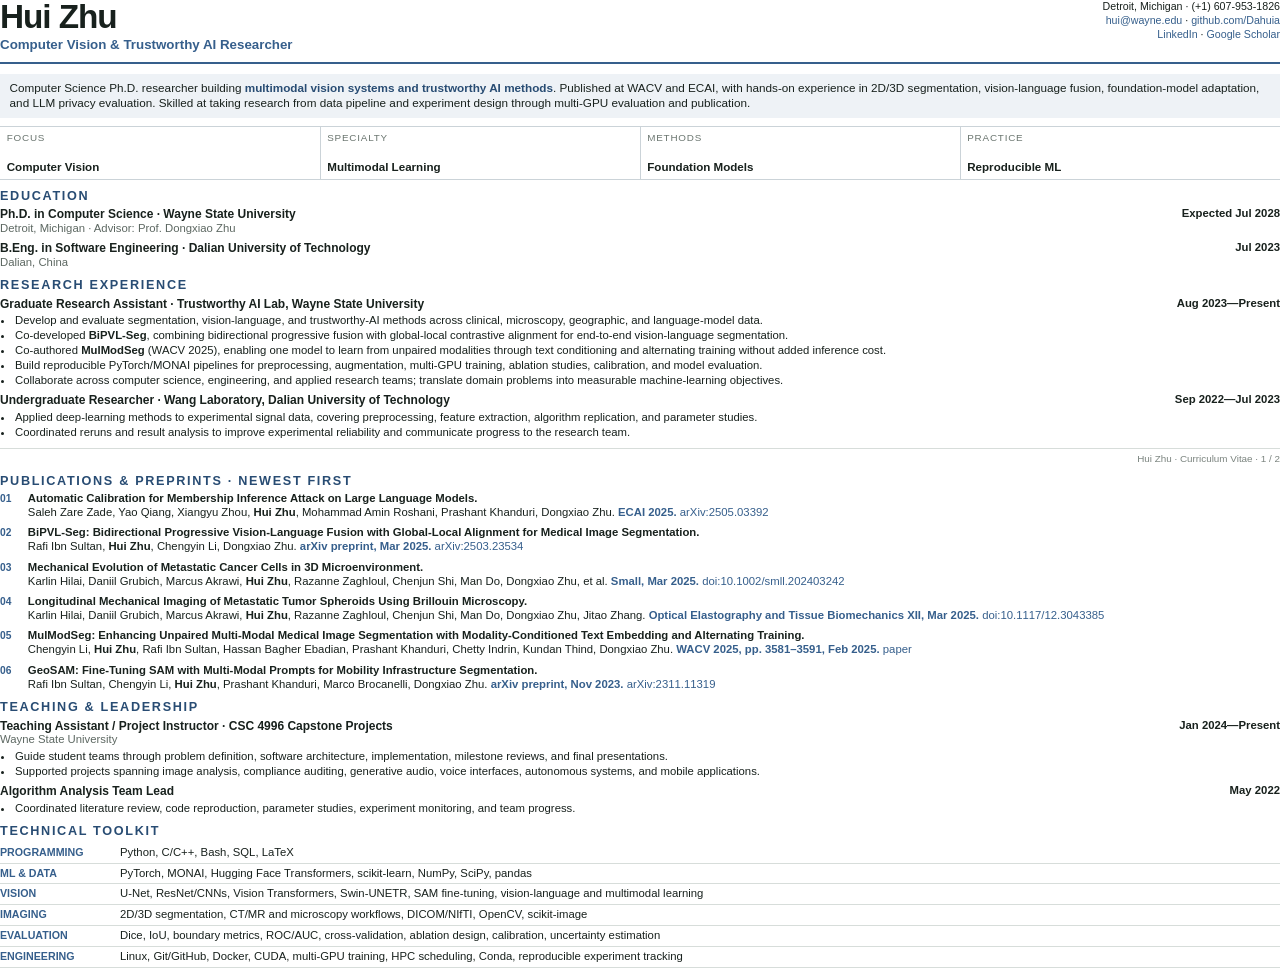
==== cv/Hui_Zhu_CV.html @ 08cd98d2 "second update" ====
<!doctype html>
<html lang="en">
<head>
  <meta charset="utf-8">
  <title>Hui Zhu — Curriculum Vitae</title>
  <style>
    @page { size: Letter; margin: 0.36in 0.44in; }
    * { box-sizing: border-box; }
    body {
      margin: 0;
      color: #18211d;
      font-family: Arial, Helvetica, sans-serif;
      font-size: 8.5pt;
      line-height: 1.22;
    }
    a { color: #365f8c; text-decoration: none; }
    .page { position: relative; }
    .page-break { break-before: page; page-break-before: always; }
    .page-break-after { break-after: page; page-break-after: always; }
    header {
      display: grid;
      grid-template-columns: 1fr auto;
      gap: 0.3in;
      padding-bottom: 0.09in;
      border-bottom: 2px solid #365f8c;
    }
    h1 { margin: 0; font-size: 25pt; line-height: 1; letter-spacing: -0.8pt; }
    .role { margin: 4px 0 0; color: #365f8c; font-size: 10pt; font-weight: bold; }
    .contact { text-align: right; font-size: 8pt; line-height: 1.3; }
    .summary {
      margin: 0.1in 0 0.09in;
      padding: 0.08in 0.1in;
      background: #eef2f6;
      font-size: 8.8pt;
    }
    .summary strong { color: #284c73; }
    h2 {
      margin: 0.1in 0 0.05in;
      color: #284c73;
      font-size: 9.5pt;
      line-height: 1;
      letter-spacing: 1.25pt;
      text-transform: uppercase;
    }
    h3 { margin: 0; font-size: 9pt; }
    p { margin: 0; }
    .subtle { color: #5d6862; }
    .row { display: grid; grid-template-columns: 1fr auto; gap: 0.2in; align-items: baseline; }
    .entry-head { width: 100%; border-collapse: collapse; }
    .entry-head td { padding: 0; vertical-align: top; }
    .entry-head td:last-child { width: 1.3in; text-align: right; white-space: nowrap; font-weight: bold; }
    .entry { margin-bottom: 0.06in; }
    .entry:last-child { margin-bottom: 0; }
    ul { margin: 3px 0 0; padding-left: 14px; }
    li { margin: 0 0 1px; padding-left: 1px; }
    .strengths { width: 100%; border-collapse: collapse; border-block: 1px solid #cbd3d8; }
    .strengths td { width: 25%; padding: 0.05in 0.07in; border-right: 1px solid #cbd3d8; }
    .strengths td:last-child { border-right: 0; }
    .strengths span { display: block; color: #6a756f; font-size: 7.4pt; letter-spacing: 0.6pt; text-transform: uppercase; }
    .strengths strong { display: block; margin-top: 2px; font-size: 8.7pt; }
    .project-grid { width: 100%; border-collapse: separate; border-spacing: 0.07in; margin: -0.07in; }
    .project-grid td { width: 50%; vertical-align: top; }
    .project {
      padding: 0.06in 0.08in;
      border-left: 3px solid #7694b4;
      background: #f6f7f7;
    }
    .project .meta { margin-bottom: 3px; color: #365f8c; font-size: 7.6pt; font-weight: bold; text-transform: uppercase; }
    .project p { margin-top: 2px; color: #4e5953; font-size: 7.8pt; }
    .two-col { display: grid; grid-template-columns: 1fr 1fr; gap: 0.2in; }
    .pub-list { margin: 0; padding: 0; list-style: none; counter-reset: pubs; }
    .pub-list li {
      position: relative;
      margin-bottom: 0.07in;
      padding-left: 0.29in;
      counter-increment: pubs;
    }
    .pub-list li::before {
      position: absolute;
      left: 0;
      top: 1px;
      color: #365f8c;
      content: counter(pubs, decimal-leading-zero);
      font-size: 7.7pt;
      font-weight: bold;
    }
    .pub-title { font-weight: bold; }
    .pub-venue { color: #365f8c; font-weight: bold; }
    .skill-table { width: 100%; border-collapse: collapse; }
    .skill-table td { padding: 3px 0; border-bottom: 1px solid #d7ddda; vertical-align: top; }
    .skill-table td:first-child { width: 1.25in; color: #365f8c; font-size: 8pt; font-weight: bold; text-transform: uppercase; }
    .footer {
      margin-top: 0.09in;
      padding-top: 4px;
      border-top: 1px solid #d7ddda;
      color: #7b847f;
      font-size: 7.4pt;
      text-align: right;
    }
  </style>
</head>
<body>
  <main class="page">
    <header>
      <div>
        <h1>Hui Zhu</h1>
        <p class="role">Computer Vision &amp; Trustworthy AI Researcher</p>
      </div>
      <div class="contact">
        Detroit, Michigan · (+1) 607-953-1826<br>
        <a href="mailto:hui@wayne.edu">hui@wayne.edu</a> · <a href="https://github.com/Dahuia">github.com/Dahuia</a><br>
        <a href="https://www.linkedin.com/in/hui-zhu-32bb51280/">LinkedIn</a> · <a href="https://scholar.google.com/citations?user=EmQdPZEAAAAJ&amp;hl=en">Google Scholar</a>
      </div>
    </header>

    <section class="summary">
      Computer Science Ph.D. researcher building <strong>multimodal vision systems and trustworthy AI methods</strong>. Published at WACV and ECAI, with hands-on experience in 2D/3D segmentation, vision-language fusion, foundation-model adaptation, and LLM privacy evaluation. Skilled at taking research from data pipeline and experiment design through multi-GPU evaluation and publication.
    </section>

    <table class="strengths" aria-label="Core strengths"><tr>
      <td><span>Focus</span><br><strong>Computer Vision</strong></td>
      <td><span>Specialty</span><br><strong>Multimodal Learning</strong></td>
      <td><span>Methods</span><br><strong>Foundation Models</strong></td>
      <td><span>Practice</span><br><strong>Reproducible ML</strong></td>
    </tr></table>

    <section>
      <h2>Education</h2>
      <div class="entry"><table class="entry-head"><tr>
        <td><h3>Ph.D. in Computer Science · Wayne State University</h3><p class="subtle">Detroit, Michigan · Advisor: Prof. Dongxiao Zhu</p></td>
        <td>Expected Jul 2028</td>
      </tr></table></div>
      <div class="entry"><table class="entry-head"><tr>
        <td><h3>B.Eng. in Software Engineering · Dalian University of Technology</h3><p class="subtle">Dalian, China</p></td>
        <td>Jul 2023</td>
      </tr></table></div>
    </section>

    <section>
      <h2>Research Experience</h2>
      <div class="entry">
        <table class="entry-head"><tr><td><h3>Graduate Research Assistant · Trustworthy AI Lab, Wayne State University</h3></td><td>Aug 2023—Present</td></tr></table>
        <ul>
          <li>Develop and evaluate segmentation, vision-language, and trustworthy-AI methods across clinical, microscopy, geographic, and language-model data.</li>
          <li>Co-developed <strong>BiPVL-Seg</strong>, combining bidirectional progressive fusion with global-local contrastive alignment for end-to-end vision-language segmentation.</li>
          <li>Co-authored <strong>MulModSeg</strong> (WACV 2025), enabling one model to learn from unpaired modalities through text conditioning and alternating training without added inference cost.</li>
          <li>Build reproducible PyTorch/MONAI pipelines for preprocessing, augmentation, multi-GPU training, ablation studies, calibration, and model evaluation.</li>
          <li>Collaborate across computer science, engineering, and applied research teams; translate domain problems into measurable machine-learning objectives.</li>
        </ul>
      </div>
      <div class="entry">
        <table class="entry-head"><tr><td><h3>Undergraduate Researcher · Wang Laboratory, Dalian University of Technology</h3></td><td>Sep 2022—Jul 2023</td></tr></table>
        <ul>
          <li>Applied deep-learning methods to experimental signal data, covering preprocessing, feature extraction, algorithm replication, and parameter studies.</li>
          <li>Coordinated reruns and result analysis to improve experimental reliability and communicate progress to the research team.</li>
        </ul>
      </div>
    </section>

    <div class="footer page-break-after">Hui Zhu · Curriculum Vitae · 1 / 2</div>
  </main>

  <main class="page">
    <section>
      <h2>Publications &amp; Preprints · Newest First</h2>
      <ol class="pub-list">
        <li><span class="pub-title">Automatic Calibration for Membership Inference Attack on Large Language Models.</span><br>Saleh Zare Zade, Yao Qiang, Xiangyu Zhou, <strong>Hui Zhu</strong>, Mohammad Amin Roshani, Prashant Khanduri, Dongxiao Zhu. <span class="pub-venue">ECAI 2025.</span> <a href="https://arxiv.org/abs/2505.03392">arXiv:2505.03392</a></li>
        <li><span class="pub-title">BiPVL-Seg: Bidirectional Progressive Vision-Language Fusion with Global-Local Alignment for Medical Image Segmentation.</span><br>Rafi Ibn Sultan, <strong>Hui Zhu</strong>, Chengyin Li, Dongxiao Zhu. <span class="pub-venue">arXiv preprint, Mar 2025.</span> <a href="https://arxiv.org/abs/2503.23534">arXiv:2503.23534</a></li>
        <li><span class="pub-title">Mechanical Evolution of Metastatic Cancer Cells in 3D Microenvironment.</span><br>Karlin Hilai, Daniil Grubich, Marcus Akrawi, <strong>Hui Zhu</strong>, Razanne Zaghloul, Chenjun Shi, Man Do, Dongxiao Zhu, et al. <span class="pub-venue">Small, Mar 2025.</span> <a href="https://doi.org/10.1002/smll.202403242">doi:10.1002/smll.202403242</a></li>
        <li><span class="pub-title">Longitudinal Mechanical Imaging of Metastatic Tumor Spheroids Using Brillouin Microscopy.</span><br>Karlin Hilai, Daniil Grubich, Marcus Akrawi, <strong>Hui Zhu</strong>, Razanne Zaghloul, Chenjun Shi, Man Do, Dongxiao Zhu, Jitao Zhang. <span class="pub-venue">Optical Elastography and Tissue Biomechanics XII, Mar 2025.</span> <a href="https://doi.org/10.1117/12.3043385">doi:10.1117/12.3043385</a></li>
        <li><span class="pub-title">MulModSeg: Enhancing Unpaired Multi-Modal Medical Image Segmentation with Modality-Conditioned Text Embedding and Alternating Training.</span><br>Chengyin Li, <strong>Hui Zhu</strong>, Rafi Ibn Sultan, Hassan Bagher Ebadian, Prashant Khanduri, Chetty Indrin, Kundan Thind, Dongxiao Zhu. <span class="pub-venue">WACV 2025, pp. 3581–3591, Feb 2025.</span> <a href="https://openaccess.thecvf.com/content/WACV2025/html/Li_MulModSeg_Enhancing_Unpaired_Multi-Modal_Medical_Image_Segmentation_with_Modality-Conditioned_Text_WACV_2025_paper.html">paper</a></li>
        <li><span class="pub-title">GeoSAM: Fine-Tuning SAM with Multi-Modal Prompts for Mobility Infrastructure Segmentation.</span><br>Rafi Ibn Sultan, Chengyin Li, <strong>Hui Zhu</strong>, Prashant Khanduri, Marco Brocanelli, Dongxiao Zhu. <span class="pub-venue">arXiv preprint, Nov 2023.</span> <a href="https://arxiv.org/abs/2311.11319">arXiv:2311.11319</a></li>
      </ol>
    </section>

    <section>
      <h2>Teaching &amp; Leadership</h2>
      <div class="entry">
        <table class="entry-head"><tr><td><h3>Teaching Assistant / Project Instructor · CSC 4996 Capstone Projects</h3></td><td>Jan 2024—Present</td></tr></table>
        <p class="subtle">Wayne State University</p>
        <ul>
          <li>Guide student teams through problem definition, software architecture, implementation, milestone reviews, and final presentations.</li>
          <li>Supported projects spanning image analysis, compliance auditing, generative audio, voice interfaces, autonomous systems, and mobile applications.</li>
        </ul>
      </div>
      <div class="entry">
        <table class="entry-head"><tr><td><h3>Algorithm Analysis Team Lead</h3></td><td>May 2022</td></tr></table>
        <ul><li>Coordinated literature review, code reproduction, parameter studies, experiment monitoring, and team progress.</li></ul>
      </div>
    </section>

    <section>
      <h2>Technical Toolkit</h2>
      <table class="skill-table">
        <tr><td>Programming</td><td>Python, C/C++, Bash, SQL, LaTeX</td></tr>
        <tr><td>ML &amp; data</td><td>PyTorch, MONAI, Hugging Face Transformers, scikit-learn, NumPy, SciPy, pandas</td></tr>
        <tr><td>Vision</td><td>U-Net, ResNet/CNNs, Vision Transformers, Swin-UNETR, SAM fine-tuning, vision-language and multimodal learning</td></tr>
        <tr><td>Imaging</td><td>2D/3D segmentation, CT/MR and microscopy workflows, DICOM/NIfTI, OpenCV, scikit-image</td></tr>
        <tr><td>Evaluation</td><td>Dice, IoU, boundary metrics, ROC/AUC, cross-validation, ablation design, calibration, uncertainty estimation</td></tr>
        <tr><td>Engineering</td><td>Linux, Git/GitHub, Docker, CUDA, multi-GPU training, HPC scheduling, Conda, reproducible experiment tracking</td></tr>
      </table>
    </section>

  </main>
</body>
</html>
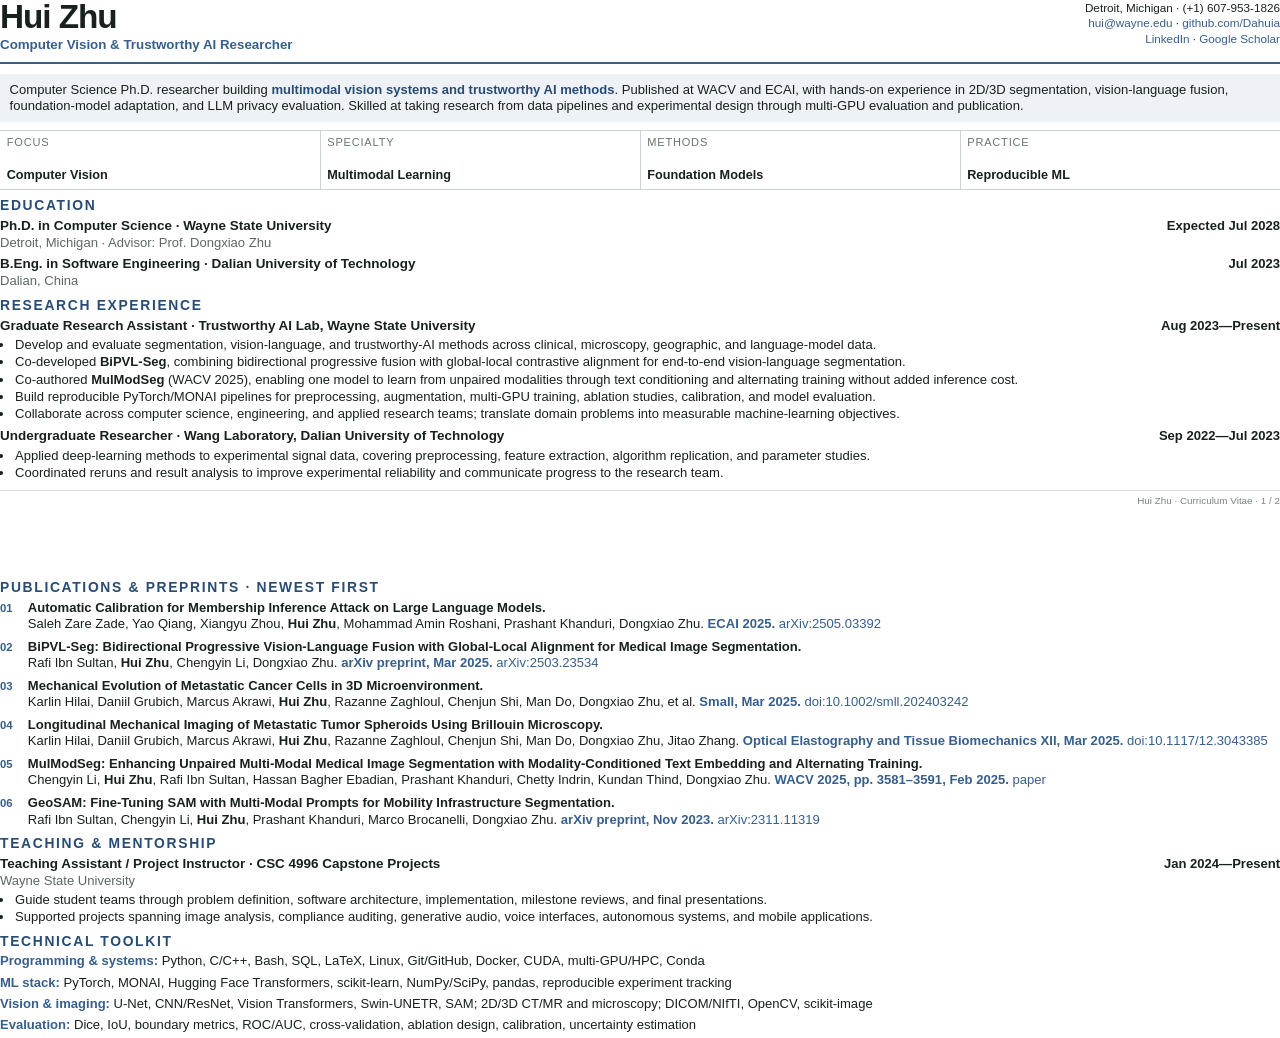
==== commit 086c297c: "second update" ====
--- a/cv/Hui_Zhu_CV.html
+++ b/cv/Hui_Zhu_CV.html
@@ -10,13 +10,14 @@
       margin: 0;
       color: #18211d;
       font-family: Arial, Helvetica, sans-serif;
-      font-size: 8.5pt;
-      line-height: 1.22;
+      font-size: 9.8pt;
+      line-height: 1.24;
     }
     a { color: #365f8c; text-decoration: none; }
     .page { position: relative; }
     .page-break { break-before: page; page-break-before: always; }
     .page-break-after { break-after: page; page-break-after: always; }
+    .print-spacer { height: auto; }
     header {
       display: grid;
       grid-template-columns: 1fr auto;
@@ -26,23 +27,23 @@
     }
     h1 { margin: 0; font-size: 25pt; line-height: 1; letter-spacing: -0.8pt; }
     .role { margin: 4px 0 0; color: #365f8c; font-size: 10pt; font-weight: bold; }
-    .contact { text-align: right; font-size: 8pt; line-height: 1.3; }
+    .contact { text-align: right; font-size: 8.8pt; line-height: 1.3; }
     .summary {
       margin: 0.1in 0 0.09in;
       padding: 0.08in 0.1in;
       background: #eef2f6;
-      font-size: 8.8pt;
+      font-size: 9.8pt;
     }
     .summary strong { color: #284c73; }
     h2 {
       margin: 0.1in 0 0.05in;
       color: #284c73;
-      font-size: 9.5pt;
+      font-size: 10.4pt;
       line-height: 1;
       letter-spacing: 1.25pt;
       text-transform: uppercase;
     }
-    h3 { margin: 0; font-size: 9pt; }
+    h3 { margin: 0; font-size: 10.1pt; }
     p { margin: 0; }
     .subtle { color: #5d6862; }
     .row { display: grid; grid-template-columns: 1fr auto; gap: 0.2in; align-items: baseline; }
@@ -56,8 +57,8 @@
     .strengths { width: 100%; border-collapse: collapse; border-block: 1px solid #cbd3d8; }
     .strengths td { width: 25%; padding: 0.05in 0.07in; border-right: 1px solid #cbd3d8; }
     .strengths td:last-child { border-right: 0; }
-    .strengths span { display: block; color: #6a756f; font-size: 7.4pt; letter-spacing: 0.6pt; text-transform: uppercase; }
-    .strengths strong { display: block; margin-top: 2px; font-size: 8.7pt; }
+    .strengths span { display: block; color: #6a756f; font-size: 8.3pt; letter-spacing: 0.6pt; text-transform: uppercase; }
+    .strengths strong { display: block; margin-top: 2px; font-size: 9.5pt; }
     .project-grid { width: 100%; border-collapse: separate; border-spacing: 0.07in; margin: -0.07in; }
     .project-grid td { width: 50%; vertical-align: top; }
     .project {
@@ -81,14 +82,16 @@
       top: 1px;
       color: #365f8c;
       content: counter(pubs, decimal-leading-zero);
-      font-size: 7.7pt;
+      font-size: 8.5pt;
       font-weight: bold;
     }
     .pub-title { font-weight: bold; }
     .pub-venue { color: #365f8c; font-weight: bold; }
     .skill-table { width: 100%; border-collapse: collapse; }
     .skill-table td { padding: 3px 0; border-bottom: 1px solid #d7ddda; vertical-align: top; }
-    .skill-table td:first-child { width: 1.25in; color: #365f8c; font-size: 8pt; font-weight: bold; text-transform: uppercase; }
+    .skill-table td:first-child { width: 1.25in; color: #365f8c; font-size: 8.8pt; font-weight: bold; text-transform: uppercase; }
+    .skill-list p { margin: 0 0 5px; }
+    .skill-list strong { color: #365f8c; }
     .footer {
       margin-top: 0.09in;
       padding-top: 4px;
@@ -114,7 +117,7 @@
     </header>
 
     <section class="summary">
-      Computer Science Ph.D. researcher building <strong>multimodal vision systems and trustworthy AI methods</strong>. Published at WACV and ECAI, with hands-on experience in 2D/3D segmentation, vision-language fusion, foundation-model adaptation, and LLM privacy evaluation. Skilled at taking research from data pipeline and experiment design through multi-GPU evaluation and publication.
+      Computer Science Ph.D. researcher building <strong>multimodal vision systems and trustworthy AI methods</strong>. Published at WACV and ECAI, with hands-on experience in 2D/3D segmentation, vision-language fusion, foundation-model adaptation, and LLM privacy evaluation. Skilled at taking research from data pipelines and experimental design through multi-GPU evaluation and publication.
     </section>
 
     <table class="strengths" aria-label="Core strengths"><tr>
@@ -160,6 +163,7 @@
     <div class="footer page-break-after">Hui Zhu · Curriculum Vitae · 1 / 2</div>
   </main>
 
+  <div class="print-spacer" aria-hidden="true">&nbsp;<br><br><br><br></div>
   <main class="page">
     <section>
       <h2>Publications &amp; Preprints · Newest First</h2>
@@ -174,7 +178,7 @@
     </section>
 
     <section>
-      <h2>Teaching &amp; Leadership</h2>
+      <h2>Teaching &amp; Mentorship</h2>
       <div class="entry">
         <table class="entry-head"><tr><td><h3>Teaching Assistant / Project Instructor · CSC 4996 Capstone Projects</h3></td><td>Jan 2024—Present</td></tr></table>
         <p class="subtle">Wayne State University</p>
@@ -183,22 +187,16 @@
           <li>Supported projects spanning image analysis, compliance auditing, generative audio, voice interfaces, autonomous systems, and mobile applications.</li>
         </ul>
       </div>
-      <div class="entry">
-        <table class="entry-head"><tr><td><h3>Algorithm Analysis Team Lead</h3></td><td>May 2022</td></tr></table>
-        <ul><li>Coordinated literature review, code reproduction, parameter studies, experiment monitoring, and team progress.</li></ul>
-      </div>
     </section>
 
     <section>
       <h2>Technical Toolkit</h2>
-      <table class="skill-table">
-        <tr><td>Programming</td><td>Python, C/C++, Bash, SQL, LaTeX</td></tr>
-        <tr><td>ML &amp; data</td><td>PyTorch, MONAI, Hugging Face Transformers, scikit-learn, NumPy, SciPy, pandas</td></tr>
-        <tr><td>Vision</td><td>U-Net, ResNet/CNNs, Vision Transformers, Swin-UNETR, SAM fine-tuning, vision-language and multimodal learning</td></tr>
-        <tr><td>Imaging</td><td>2D/3D segmentation, CT/MR and microscopy workflows, DICOM/NIfTI, OpenCV, scikit-image</td></tr>
-        <tr><td>Evaluation</td><td>Dice, IoU, boundary metrics, ROC/AUC, cross-validation, ablation design, calibration, uncertainty estimation</td></tr>
-        <tr><td>Engineering</td><td>Linux, Git/GitHub, Docker, CUDA, multi-GPU training, HPC scheduling, Conda, reproducible experiment tracking</td></tr>
-      </table>
+      <div class="skill-list">
+        <p><strong>Programming &amp; systems:</strong> Python, C/C++, Bash, SQL, LaTeX, Linux, Git/GitHub, Docker, CUDA, multi-GPU/HPC, Conda</p>
+        <p><strong>ML stack:</strong> PyTorch, MONAI, Hugging Face Transformers, scikit-learn, NumPy/SciPy, pandas, reproducible experiment tracking</p>
+        <p><strong>Vision &amp; imaging:</strong> U-Net, CNN/ResNet, Vision Transformers, Swin-UNETR, SAM; 2D/3D CT/MR and microscopy; DICOM/NIfTI, OpenCV, scikit-image</p>
+        <p><strong>Evaluation:</strong> Dice, IoU, boundary metrics, ROC/AUC, cross-validation, ablation design, calibration, uncertainty estimation</p>
+      </div>
     </section>
 
   </main>
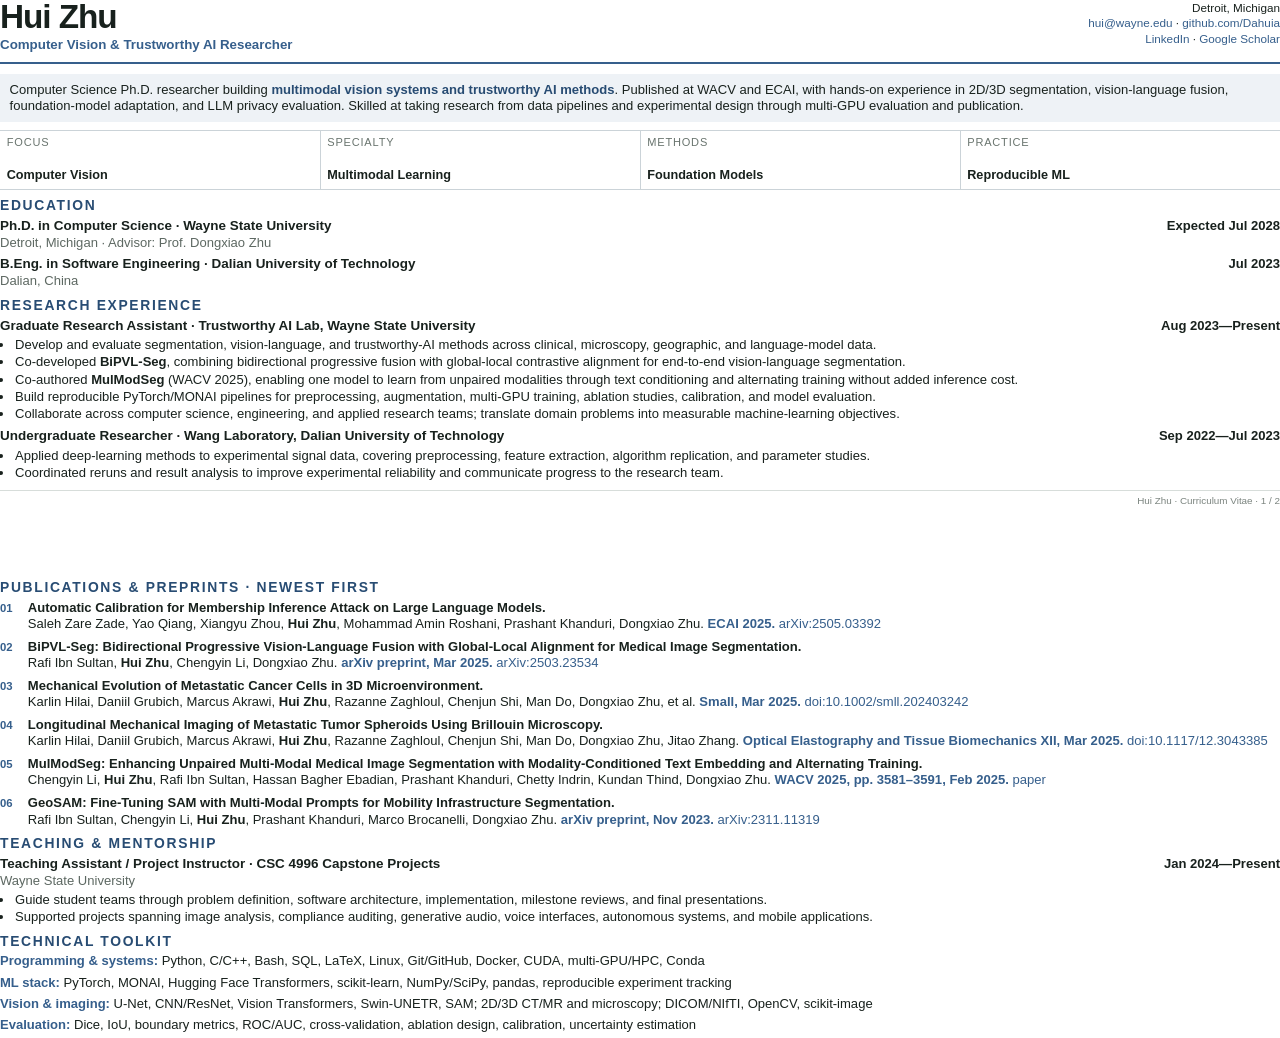
==== commit 448a987e: "second update" ====
--- a/cv/Hui_Zhu_CV.html
+++ b/cv/Hui_Zhu_CV.html
@@ -110,7 +110,7 @@
         <p class="role">Computer Vision &amp; Trustworthy AI Researcher</p>
       </div>
       <div class="contact">
-        Detroit, Michigan · (+1) 607-953-1826<br>
+        Detroit, Michigan<br>
         <a href="mailto:hui@wayne.edu">hui@wayne.edu</a> · <a href="https://github.com/Dahuia">github.com/Dahuia</a><br>
         <a href="https://www.linkedin.com/in/hui-zhu-32bb51280/">LinkedIn</a> · <a href="https://scholar.google.com/citations?user=EmQdPZEAAAAJ&amp;hl=en">Google Scholar</a>
       </div>
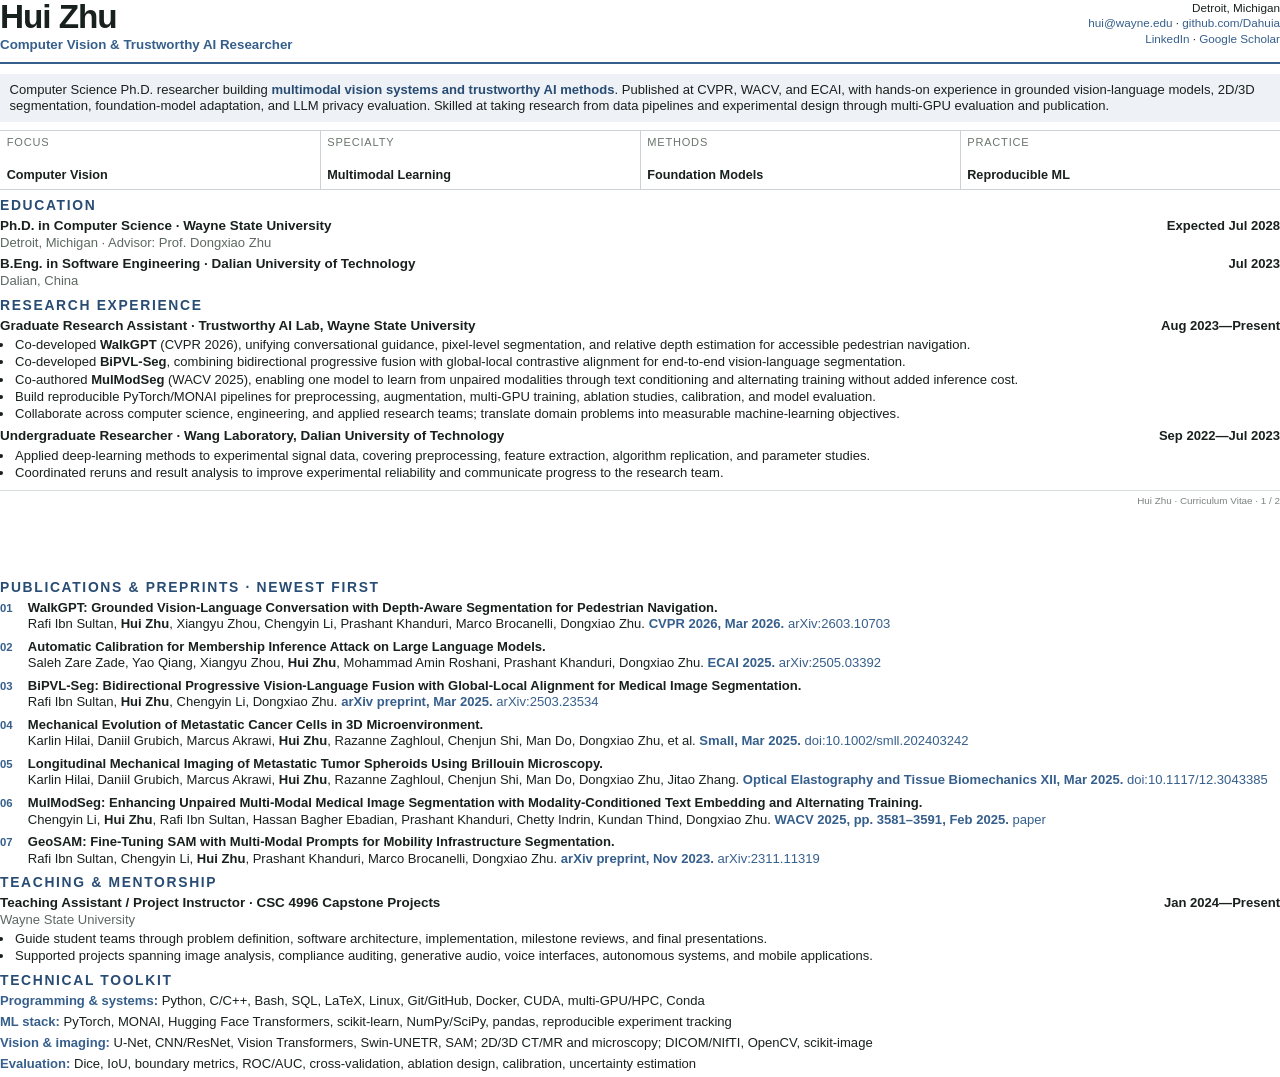
==== commit 70f82017: "paper update" ====
--- a/cv/Hui_Zhu_CV.html
+++ b/cv/Hui_Zhu_CV.html
@@ -117,7 +117,7 @@
     </header>
 
     <section class="summary">
-      Computer Science Ph.D. researcher building <strong>multimodal vision systems and trustworthy AI methods</strong>. Published at WACV and ECAI, with hands-on experience in 2D/3D segmentation, vision-language fusion, foundation-model adaptation, and LLM privacy evaluation. Skilled at taking research from data pipelines and experimental design through multi-GPU evaluation and publication.
+      Computer Science Ph.D. researcher building <strong>multimodal vision systems and trustworthy AI methods</strong>. Published at CVPR, WACV, and ECAI, with hands-on experience in grounded vision-language models, 2D/3D segmentation, foundation-model adaptation, and LLM privacy evaluation. Skilled at taking research from data pipelines and experimental design through multi-GPU evaluation and publication.
     </section>
 
     <table class="strengths" aria-label="Core strengths"><tr>
@@ -144,7 +144,7 @@
       <div class="entry">
         <table class="entry-head"><tr><td><h3>Graduate Research Assistant · Trustworthy AI Lab, Wayne State University</h3></td><td>Aug 2023—Present</td></tr></table>
         <ul>
-          <li>Develop and evaluate segmentation, vision-language, and trustworthy-AI methods across clinical, microscopy, geographic, and language-model data.</li>
+          <li>Co-developed <strong>WalkGPT</strong> (CVPR 2026), unifying conversational guidance, pixel-level segmentation, and relative depth estimation for accessible pedestrian navigation.</li>
           <li>Co-developed <strong>BiPVL-Seg</strong>, combining bidirectional progressive fusion with global-local contrastive alignment for end-to-end vision-language segmentation.</li>
           <li>Co-authored <strong>MulModSeg</strong> (WACV 2025), enabling one model to learn from unpaired modalities through text conditioning and alternating training without added inference cost.</li>
           <li>Build reproducible PyTorch/MONAI pipelines for preprocessing, augmentation, multi-GPU training, ablation studies, calibration, and model evaluation.</li>
@@ -168,6 +168,7 @@
     <section>
       <h2>Publications &amp; Preprints · Newest First</h2>
       <ol class="pub-list">
+        <li><span class="pub-title">WalkGPT: Grounded Vision-Language Conversation with Depth-Aware Segmentation for Pedestrian Navigation.</span><br>Rafi Ibn Sultan, <strong>Hui Zhu</strong>, Xiangyu Zhou, Chengyin Li, Prashant Khanduri, Marco Brocanelli, Dongxiao Zhu. <span class="pub-venue">CVPR 2026, Mar 2026.</span> <a href="https://arxiv.org/abs/2603.10703">arXiv:2603.10703</a></li>
         <li><span class="pub-title">Automatic Calibration for Membership Inference Attack on Large Language Models.</span><br>Saleh Zare Zade, Yao Qiang, Xiangyu Zhou, <strong>Hui Zhu</strong>, Mohammad Amin Roshani, Prashant Khanduri, Dongxiao Zhu. <span class="pub-venue">ECAI 2025.</span> <a href="https://arxiv.org/abs/2505.03392">arXiv:2505.03392</a></li>
         <li><span class="pub-title">BiPVL-Seg: Bidirectional Progressive Vision-Language Fusion with Global-Local Alignment for Medical Image Segmentation.</span><br>Rafi Ibn Sultan, <strong>Hui Zhu</strong>, Chengyin Li, Dongxiao Zhu. <span class="pub-venue">arXiv preprint, Mar 2025.</span> <a href="https://arxiv.org/abs/2503.23534">arXiv:2503.23534</a></li>
         <li><span class="pub-title">Mechanical Evolution of Metastatic Cancer Cells in 3D Microenvironment.</span><br>Karlin Hilai, Daniil Grubich, Marcus Akrawi, <strong>Hui Zhu</strong>, Razanne Zaghloul, Chenjun Shi, Man Do, Dongxiao Zhu, et al. <span class="pub-venue">Small, Mar 2025.</span> <a href="https://doi.org/10.1002/smll.202403242">doi:10.1002/smll.202403242</a></li>
